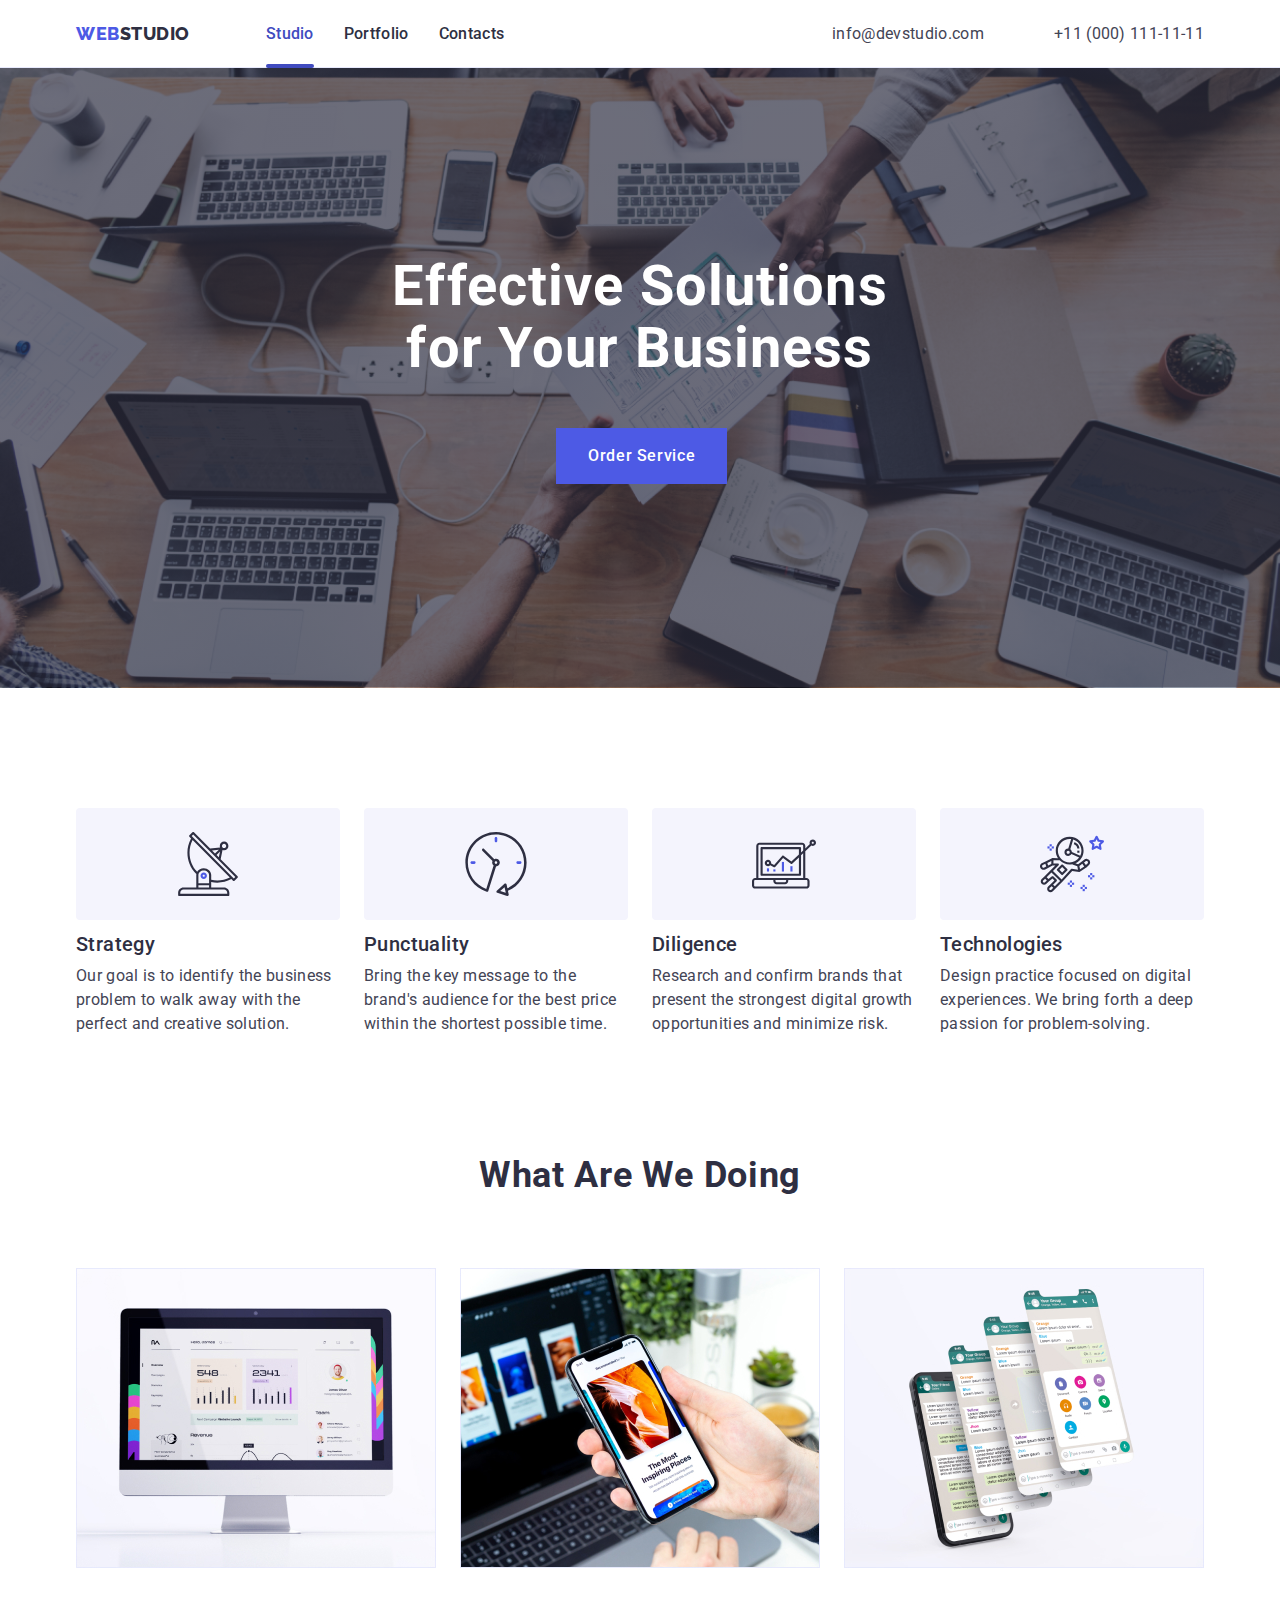
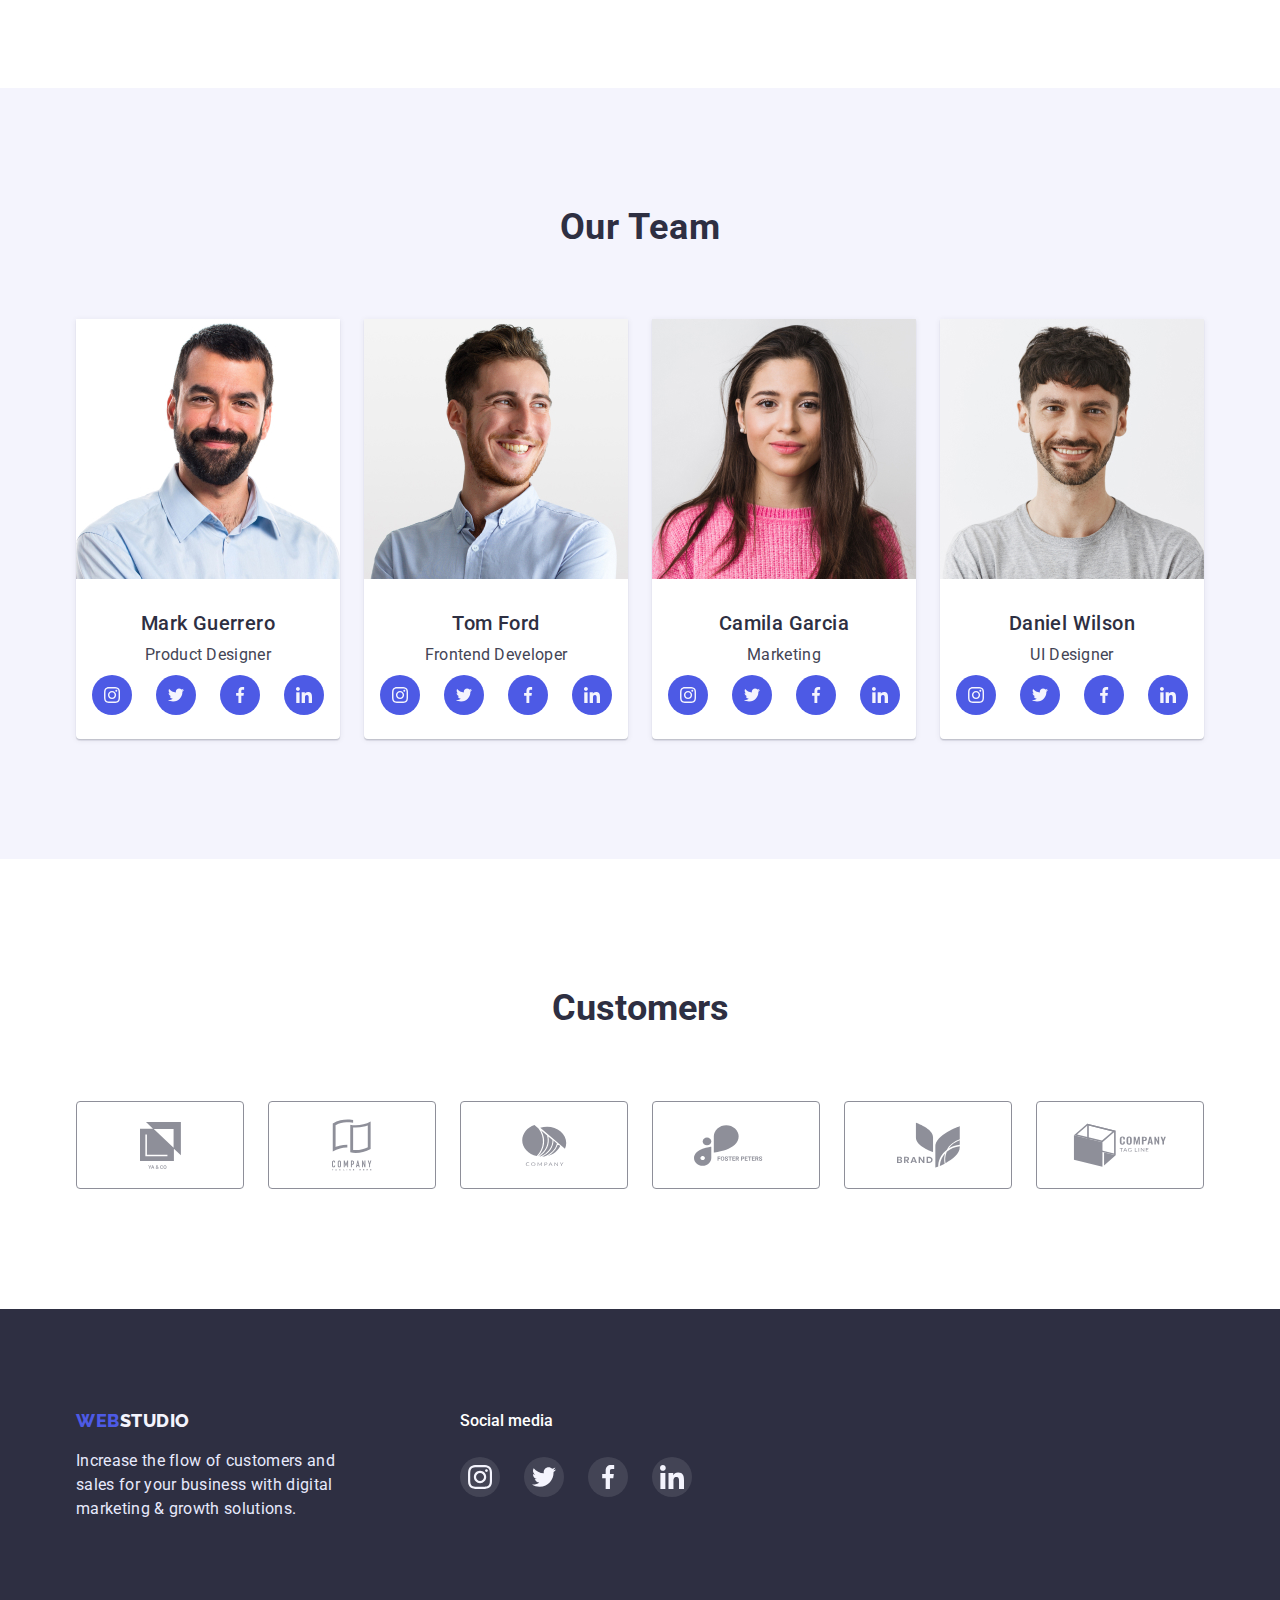
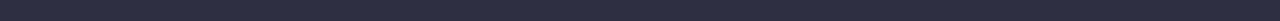
==== index.html @ 6e2a7944 "main" ====
<!DOCTYPE html>
<html lang="en">

<head>
    <meta charset="UTF-8">
    <meta http-equiv="X-UA-Compatible" content="IE=edge">
    <meta name="viewport" content="width=device-width, initial-scale=1.0">
    <title>Document</title>
    <link rel="stylesheet" href="https://cdnjs.cloudflare.com/ajax/libs/modern-normalize/1.1.0/modern-normalize.css"
        integrity="sha512-Y0MM+V6ymRKN2zStTqzQ227DWhhp4Mzdo6gnlRnuaNCbc+YN/ZH0sBCLTM4M0oSy9c9VKiCvd4Jk44aCLrNS5Q=="
        crossorigin="anonymous" referrerpolicy="no-referrer" />
    <link rel="preconnect" href="https://fonts.googleapis.com">
    <link rel="preconnect" href="https://fonts.gstatic.com" crossorigin>
    <link href="https://fonts.googleapis.com/css2?family=Raleway:wght@800&family=Roboto:wght@400;500;700&display=swap"
        rel="stylesheet">
    <link rel="stylesheet" href="./css/style.css">
</head>

<body>

    <div class="bd-modal is-hidden" data-modal>
        <div class="modal">
            <button class="hero-btn-modal" type="button" data-modal-close>
                <svg class="hero-modal-svg" width="8" height="8">
                    <use class="hero-modal-svg" href="./images/close.svg#close"></use>
                </svg>
            </button>
        </div>
    </div>

    <header class="head">
        <div class="conteiner">
            <div class="head-flex">
                <nav class="nav-flex">
                    <a class="logo" href="./index.html">Web<span class="logo-second">Studio</span></a>
                    <ul class="head-navigation-list">
                        <li class="head-navigation">
                            <a class="head-navigation-list-link active" href="index.html">Studio</a>
                        </li>
                        <li class="head-navigation">
                            <a class="head-navigation-list-link" href="portfolio.html">Portfolio</a>
                        </li>
                        <li class="head-navigation">
                            <a class="head-navigation-list-link" href="">Contacts</a>
                        </li>

                    </ul>
                </nav>

                <address class="contacts">
                    <ul class="contacts-list">
                        <li class="contacts-mail">
                            <a class="contacts-mail-link link" href="mailto:info@devstudio.com">info@devstudio.com</a>
                        </li>
                        <li class="contacts-tel">
                            <a class="contacts-tel-link link" href="tel:+110001111111">+11 (000) 111-11-11</a>
                        </li>
                    </ul>
                </address>
            </div>
        </div>
    </header>

    <main>


        <section class="hero section">
            <div class="conteiner">
                <h1 class="hero-header">Effective Solutions for Your Business</h1>
                <button class="hero-btn" type="button" data-modal-open>Order Service</button>
            </div>
        </section>

        <section class="about">
            <div class="conteiner">
                <h2 class="about-header">peculiarities</h2>
                <ul class="about-list-flex">
                    <li class="about-list">
                        <svg class="about-svg">
                            <use href="./images/symbol-defs.svg#icon-about-bg">
                            </use>
                        </svg>
                        <h3 class="about-list-header">Strategy</h3>
                        <p class="about-list-text">Our goal is to identify the business problem to walk away with the
                            perfect
                            and creative solution.</p>
                    </li>
                    <li class="about-list">
                        <svg class="about-svg">
                            <use href="./images/symbol-defs.svg#icon-about-bg-3">
                            </use>
                        </svg>
                        <h3 class="about-list-header">Punctuality</h3>
                        <p class="about-list-text">Bring the key message to the brand's audience for the best price
                            within
                            the
                            shortest possible time.</p>
                    </li>
                    <li class="about-list">
                        <svg class="about-svg">
                            <use href="./images/symbol-defs.svg#icon-about-bg-2">
                            </use>
                        </svg>
                        <h3 class="about-list-header">Diligence</h3>
                        <p class="about-list-text">Research and confirm brands that present the strongest digital growth
                            opportunities and minimize risk.</p>
                    </li>
                    <li class="about-list">
                        <svg class="about-svg">
                            <use href="./images/symbol-defs.svg#icon-about-bg-1">
                            </use>
                        </svg>
                        <h3 class="about-list-header">Technologies</h3>
                        <p class="about-list-text">Design practice focused on digital experiences. We bring forth a deep
                            passion
                            for problem-solving.</p>
                    </li>
                </ul>
            </div>
        </section>


        <section class="product">
            <div class="conteiner">
                <h2 class="product-header">What are we doing</h2>
                <ul class="product-list">
                    <li>
                        <img class="product-content-img" src="./images/img1.jpg" alt="Portfolio" width="360"
                            height="300">
                    </li>
                    <li>
                        <img class="product-content-img" src="./images/img2.jpg" alt="Message" width="360" height="300">
                    </li>
                    <li>
                        <img class="product-content-img" src="./images/img3.jpg" alt="Article" width="360" height="300">
                    </li>
                </ul>
            </div>
        </section>


        <section class="teamcart">
            <div class="conteiner">
                <h2 class="teamcart-header">Our Team</h2>
                <ul class="teamcart-list">
                    <li class="teamcart-content">
                        <img class="teamcart-content-img" src="./images/img4.jpg" alt="Mark Guerrero" width="264"
                            height="260">
                        <h3 class="teamcart-content-subtitle">Mark Guerrero</h3>
                        <p class="teamcart-content-text">Product Designer</p>
                        <ul class="teamcart-svg">
                            <li class="teamcart-svg-list">
                                <a href="" class="teamcart-svg-link">
                                    <svg class="teamcart-svg-content" width="16" height="16">
                                        <use href="./images/teamcart.svg#icon-instsgram"></use>
                                    </svg>
                                </a>
                            </li>


                            <li class="teamcart-svg-list">
                                <a href="" class="teamcart-svg-link">
                                    <svg class="teamcart-svg-content" width="16" height="16">
                                        <use href="./images/teamcart.svg#icon-twiter"></use>
                                    </svg>
                                </a>
                            </li>

                            <li class="teamcart-svg-list">
                                <a href="" class="teamcart-svg-link">
                                    <svg class="teamcart-svg-content" width="16" height="16">
                                        <use href="./images/teamcart.svg#icon-facebook"></use>
                                    </svg>
                                </a>
                            </li>


                            <li class="teamcart-svg-list">
                                <a href="" class="teamcart-svg-link">
                                    <svg class="teamcart-svg-content" width="16" height="16">
                                        <use href="./images/teamcart.svg#icon-linkid"></use>
                                    </svg>
                                </a>
                            </li>

                        </ul>
                    </li>
                    <li class="teamcart-content">
                        <img class="teamcart-content-img" src="./images/img5.jpg" alt="Tom Ford" width="264"
                            height="260">
                        <h3 class="teamcart-content-subtitle">Tom Ford</h3>
                        <p class="teamcart-content-text">Frontend Developer</p>
                        <ul class="teamcart-svg">

                            <li class="teamcart-svg-list">
                                <a href="" class="teamcart-svg-link">
                                    <svg class="teamcart-svg-content" width="16" height="16">
                                        <use href="./images/teamcart.svg#icon-instsgram"></use>
                                    </svg>
                                </a>
                            </li>


                            <li class="teamcart-svg-list">
                                <a href="" class="teamcart-svg-link">
                                    <svg class="teamcart-svg-content" width="16" height="16">
                                        <use href="./images/teamcart.svg#icon-twiter"></use>
                                    </svg>
                                </a>
                            </li>


                            <li class="teamcart-svg-list">
                                <a href="" class="teamcart-svg-link">
                                    <svg class="teamcart-svg-content" width="16" height="16">
                                        <use href="./images/teamcart.svg#icon-facebook"></use>
                                    </svg>
                                </a>
                            </li>


                            <li class="teamcart-svg-list">
                                <a href="" class="teamcart-svg-link">
                                    <svg class="teamcart-svg-content" width="16" height="16">
                                        <use href="./images/teamcart.svg#icon-linkid"></use>
                                    </svg>
                                </a>
                            </li>
                            </a>
                        </ul>
                    </li>
                    <li class="teamcart-content">
                        <img class="teamcart-content-img" src="./images/img6.jpg" alt="Camila Garcia" width="264"
                            height="260">
                        <h3 class="teamcart-content-subtitle">Camila Garcia</h3>
                        <p class="teamcart-content-text">Marketing</p>
                        <ul class="teamcart-svg">

                            <li class="teamcart-svg-list">
                                <a href="" class="teamcart-svg-link">
                                    <svg class="teamcart-svg-content" width="16" height="16">
                                        <use href="./images/teamcart.svg#icon-instsgram"></use>
                                    </svg>
                                </a>
                            </li>


                            <li class="teamcart-svg-list">
                                <a href="" class="teamcart-svg-link">
                                    <svg class="teamcart-svg-content" width="16" height="16">
                                        <use href="./images/teamcart.svg#icon-twiter"></use>
                                    </svg>
                                </a>
                            </li>


                            <li class="teamcart-svg-list">
                                <a href="" class="teamcart-svg-link">
                                    <svg class="teamcart-svg-content" width="16" height="16">
                                        <use href="./images/teamcart.svg#icon-facebook"></use>
                                    </svg>
                                </a>
                            </li>


                            <li class="teamcart-svg-list">
                                <a href="" class="teamcart-svg-link">
                                    <svg class="teamcart-svg-content" width="16" height="16">
                                        <use href="./images/teamcart.svg#icon-linkid"></use>
                                    </svg>
                                </a>
                            </li>

                        </ul>
                    </li>
                    <li class="teamcart-content">
                        <img class="teamcart-content-img" src="./images/img7.jpg" alt="Daniel Wilson" width="264"
                            height="260">
                        <h3 class="teamcart-content-subtitle">Daniel Wilson</h3>
                        <p class="teamcart-content-text">UI Designer</p>
                        <ul class="teamcart-svg">

                            <li class="teamcart-svg-list">
                                <a href="" class="teamcart-svg-link">
                                    <svg class="teamcart-svg-content" width="16" height="16">
                                        <use href="./images/teamcart.svg#icon-instsgram"></use>
                                    </svg>
                                </a>
                            </li>


                            <li class="teamcart-svg-list">
                                <a href="" class="teamcart-svg-link">
                                    <svg class="teamcart-svg-content" width="16" height="16">
                                        <use href="./images/teamcart.svg#icon-twiter"></use>
                                    </svg>
                                </a>
                            </li>


                            <li class="teamcart-svg-list">
                                <a href="" class="teamcart-svg-link">
                                    <svg class="teamcart-svg-content" width="16" height="16">
                                        <use href="./images/teamcart.svg#icon-facebook"></use>
                                    </svg>
                                </a>
                            </li>


                            <li class="teamcart-svg-list">
                                <a href="" class="teamcart-svg-link">
                                    <svg class="teamcart-svg-content" width="16" height="16">
                                        <use href="./images/teamcart.svg#icon-linkid"></use>
                                    </svg>
                                </a>
                            </li>

                        </ul>
                    </li>
                </ul>
            </div>
        </section>

        <section class="custom">
            <div class="conteiner">
                <h2 class="custom-title">Customers</h2>
                <ul class="custom-list">
                    <li>
                        <a href="#" class="custom-content">
                            <svg class="custom-svg" width="41" height="46.97">
                                <use href="./images/grup.svg#icon-group"></use>
                            </svg>
                        </a>
                    </li>
                    <li>
                        <a href="#" class="custom-content">
                            <svg class="custom-svg" width="40" height="56">
                                <use href="./images/grup.svg#icon-group-1"></use>
                            </svg>
                        </a>
                    </li>
                    <li>
                        <a href="#" class="custom-content">
                            <svg class="custom-svg" width="84" height="41">
                                <use href="./images/grup.svg#icon-group-2"></use>
                            </svg>
                        </a>
                    </li>
                    <li>
                        <a href="#" class="custom-content">
                            <svg class="custom-svg" width="84" height="41">
                                <use href="./images/grup.svg#icon-group-3"></use>
                            </svg>
                        </a>
                    </li>
                    <li>
                        <a href="#" class="custom-content">
                            <svg class="custom-svg" width="63" height="56">
                                <use href="./images/grup.svg#icon-group-4"></use>
                            </svg>
                        </a>
                    </li>
                    <li>
                        <a href="#" class="custom-content">
                            <svg class="custom-svg" width="94" height="44">
                                <use href="./images/grup.svg#icon-group-5"></use>
                            </svg>
                        </a>
                    </li>
                </ul>
            </div>
        </section>


    </main>

    <footer class="ftr">
        <div class="conteiner">

            <div class="ftr-content">

                <div class="ftr-flex">
                    <a class="logo" href="./index.html">Web<span class="logo-second">Studio</span></a>
                    <p class="ftr-text">Increase the flow of customers and sales for your business with digital
                        marketing &
                        growth
                        solutions.</p>
                </div>

                <section class="ftr-soc">
                    <h2 class="ftr-title">Social media</h2>
                    <ul class="teamcart-svg">

                        <li class="ftr-svg-list">
                            <a href="" class="ftr-svg-link">
                                <svg class="ftr-svg-content" width="24" height="24">
                                    <use href="./images/teamcart.svg#icon-instsgram"></use>
                                </svg>
                            </a>
                        </li>


                        <li class="ftr-svg-list">
                            <a href="" class="ftr-svg-link">
                                <svg class="ftr-svg-content" width="24" height="24">
                                    <use href="./images/teamcart.svg#icon-twiter"></use>
                                </svg>
                            </a>
                        </li>


                        <li class="ftr-svg-list">
                            <a href="" class="ftr-svg-link">
                                <svg class="ftr-svg-content" width="24" height="24">
                                    <use href="./images/teamcart.svg#icon-facebook"></use>
                                </svg>
                            </a>
                        </li>


                        <li class="ftr-svg-list">
                            <a href="" class="ftr-svg-link">
                                <svg class="ftr-svg-content" width="24" height="24">
                                    <use href="./images/teamcart.svg#icon-linkid"></use>
                                </svg>
                            </a>
                        </li>

                    </ul>
                </section>
            </div>
        </div>
    </footer>



    <script src="./js/modal.js"></script>

</body>

</html>
---- css/style.css ----
/*--------------GLOBAL STILE----------------*/

ul li {
  list-style: none;
  margin: 0;
  padding: 0;
}

a {
  text-decoration: none;
}

button {
  cursor: pointer;
}

button::-moz-focus-inner {
  padding: 0;
  border: 0;
}

h1,
h2,
h3,
p {
  margin: 0;
  padding: 0;
}

img {
  display: block;
  width: 100%;
  height: auto;
}




:root {
  --iris: #4D5AE5;
  --ocean: #404BBF;
  --navi-blue: #2E2F42;
  --green: #31D0AA;
  --slate: #434455;
  --ligth-slate: #8E8F99;
  --cornflower: #E7E9FC;
  --cloude: #F4F4FD;
  --write-title: #FFFFFF;
  --grey: rgba(46, 47, 66, 0.7);
  --mp-defolt: 120px;
}

body {
  font-family: 'Roboto', sans-serif;
  color: var(--navi-blue);
  background-color: var(--write-title);

}

.section {
  max-width: 1440px;
  margin: 0 auto;
}

.link {
  font-family: 'Roboto', sans-serif;
  font-style: normal;
  font-size: 16px;
  line-height: 1.5;
  letter-spacing: 0.02em;
  transition: color 0.25s cubic-bezier(0.4, 0, 0.2, 1);

}


.conteiner {
  width: 1158px;
  /* outline: 3px solid red;   */
  margin: 0 auto;
  padding-left: 15px;
  padding-right: 15px;
}

/*-----------------HEDER-----------------*/
.nav-flex {
  display: flex;
  align-items: center;
}


.head {
  border-bottom: 1px solid var(--cornflower);
}

.head-navigation {}



.logo {
  font-family: 'Raleway', sans-serif;
  font-weight: 800;
  font-size: 18px;
  line-height: 1.3;
  letter-spacing: 0.03em;
  text-transform: uppercase;
  color: var(--iris);
  padding-top: 22px;
  padding-bottom: 22px;
}

.logo-second {
  color: var(--navi-blue);

}

.head-flex {
  display: flex;
  align-items: center
}


.head-navigation-list {
  display: flex;
  gap: 30px;
  padding: 0;
  margin-left: 76px;
}

.head-navigation-list-link {
  padding-top: 24px;
  padding-bottom: 24px;
  font-weight: 500;
  line-height: 1.5;
  letter-spacing: 0.02em;
  color: var(--navi-blue);
  transition: color 0.25s cubic-bezier(0.4, 0, 0.2, 1);
  position: relative;

}

.head-navigation-list-link:is(:active, :hover, :focus) {
  color: var(--ocean);
}

.contacts {
  display: flex;
  gap: 40px;
  margin-left: auto;

}

.contacts-list {
  padding: 0;
  display: flex;
  margin-left: auto;

}

.contacts-mail {
  margin-right: 70px;
  transition: color 0.25s cubic-bezier(0.4, 0, 0.2, 1);
}

.contacts-mail-link {
  color: var(--slate);
  padding-top: 24px;
  padding-bottom: 24px;
}

.contacts-mail-link:hover,
.contacts-mail-link:focus {
  color: var(--ocean);

}

.contacts-tel-link {
  color: var(--slate);
  padding-top: 24px;
  padding-bottom: 24px;
  transition: color 0.25s cubic-bezier(0.4, 0, 0.2, 1);
}

.contacts-tel-link:hover,
.contacts-tel-link:focus {
  color: var(--ocean);
}

.active::after {
  content: '';
  display: block;
  width: 100%;
  height: 4px;
  background: #404BBF;
  border-radius: 2px;
  position: absolute;
  top: calc(100% - 3px);
  left: 0;

}

.active.head-navigation-list-link {
  color: var(--ocean);

}





/*------------------HERO-------------------*/

.hero {
  padding-bottom: 204px;
  padding-top: 188px;
  background-color: var(--navi-blue);
  ;
  background-image: linear-gradient(rgba(46, 47, 66, 0.7), rgba(46, 47, 66, 0.7)), url(../images/hero-bg.png);
  background-position: center;
  background-repeat: no-repeat;
  background-size: cover;

}

.hero-header {
  text-align: center;
  width: 496px;
  font-weight: 700;
  font-size: 56px;
  line-height: 1.1;
  letter-spacing: 0.02em;
  color: var(--write-title);
  margin: 0 auto;

}

.hero-btn {
  background-color: var(--iris);
  font-family: 'Roboto', sans-serif;
  font-weight: 500;
  line-height: 1.5;
  letter-spacing: 0.04em;
  color: var(--write-title);
  padding: 16px 32px;
  border: 0;
  margin-top: 48px;
  margin-left: 480px;
  transition: color 0.25s cubic-bezier(0.4, 0, 0.2, 1), background-color 0.25s cubic-bezier(0.4, 0, 0.2, 1);
}

.hero-btn:hover,
.hero-btn:focus {
  background: var(--ocean);

}

.hero-btn-modal {
  border-radius: 50%;
  padding: 8px;
  background-color: #E7E9FC;
  border: 1px solid rgba(0, 0, 0, 0.1);
}

.hero-btn-modal {
  display: block;
  margin-left: 360px;
  margin-top: 24px;
  padding: 8px;
  transition: background-color 0.25s cubic-bezier(0.4, 0, 0.2, 1), fill 0.25s cubic-bezier(0.4, 0, 0.2, 1);
}

.hero-btn-modal:hover {
  background-color: var(--ocean);
  fill: #FFFFFF;
  display: flex;
  align-items: center;
  justify-content: center;
}

.bd-modal {
  top: 0;
  left: 0;
  width: 100%;
  height: 100%;
  position: fixed;
  background-image: linear-gradient(rgba(46, 47, 66, 0.4), rgba(46, 47, 66, 0.4));
  transition: opacity 250ms cubic-bezier(0.4, 0, 0.2, 1), visibility 250ms cubic-bezier(0.4, 0, 0.2, 1);

}

.is-hidden {
  visibility: hidden;
  pointer-events: none;
  opacity: 0;
}

.modal {
  position: fixed;
  top: 50%;
  left: 50%;
  transform: translate(-50%, -50%) scale(1);
  transition: transform 0.25s cubic-bezier(0.4, 0, 0.2, 1), opacity 250ms cubic-bezier(0.4, 0, 0.2, 1);
  min-width: 408px;
  min-height: 576px;
  background-color: #FFFFFF;
  opacity: 1;
  border-radius: 4px;
  box-shadow: 0px 1px 1px rgba(0, 0, 0, 0.14),
    0px 1px 3px rgba(0, 0, 0, 0.12),
    0px 2px 1px rgba(0, 0, 0, 0.2);
}

.bd-modal.is-hidden .modal {
  transform: translate(-50%, -50%) scale(0);
}

.hero-modal-svg {
  display: block;
}




/*-----------------ABOUT------------------*/

.about {
  padding-top: 120px;


}

.about-header {
  position: absolute;
  width: 1px;
  height: 1px;
  margin: -1px;
  border: 0;
  padding: 0;
  white-space: nowrap;
  clip-path: inset(100%);
  clip: rect(0 0 0 0);
  overflow: hidden;
}


.about-list-flex {
  display: flex;
  gap: 24px;
  margin-top: 0;
  margin-bottom: 0;
  padding: 0;
}

.about-list {
  max-width: 264px;
  text-decoration: none;
}

.about-svg {
  display: inline-block;
  padding: 24px 0;
  margin-bottom: 8px;
  width: 264px;
  height: 112px;

  background-color: var(--cloude);
  border-radius: 4px;
}

.about-list-header {
  font-weight: 500;
  font-size: 20px;
  line-height: 1.2;
  letter-spacing: 0.02em;
}

.about-list-text {
  font-size: 16px;
  line-height: 1.5;
  letter-spacing: 0.02em;
  color: var(--slate);
  margin-top: 8px;
}

/*-------------PRODUCT-------------*/
.product {
  padding-top: var(--mp-defolt);
  padding-bottom: 120px;
}

.product-list {
  padding: 0;
  display: flex;
  gap: 24px;
  justify-content: center;
  flex-wrap: wrap;
  margin: 0;


}

.product-header {

  font-weight: 700;
  font-size: 36px;
  line-height: 1.1;
  letter-spacing: 0.02em;
  text-transform: capitalize;
  text-align: center;
  margin-bottom: 72px;

}

/*---------------TEAMCART----------------*/

.teamcart {
  background: var(--cloude);
  padding-top: var(--mp-defolt);
  padding-bottom: var(--mp-defolt);
}

.teamcart-list {
  margin: 0;
  padding: 0;
  margin-top: 72px;
  display: flex;
  gap: 24px;
  justify-content: center;
  flex-wrap: wrap;
}

.teamcart-header {
  font-weight: 700;
  font-size: 36px;
  line-height: 1.1;
  letter-spacing: 0.02em;
  text-transform: capitalize;
  text-align: center;
}

.teamcart-content {
  border-radius: 0px 0px 4px 4px;
  background-color: var(--write-title);
  box-shadow: 0px 1px 6px rgba(46, 47, 66, 0.08), 0px 1px 1px rgba(46, 47, 66, 0.16), 0px 2px 1px rgba(46, 47, 66, 0.08);
  width: 264px;
  text-align: center;
}

.teamcart-content-subtitle {
  font-weight: 500;
  font-size: 20px;
  line-height: 1.2;
  letter-spacing: 0.02em;
  margin-top: 32px;
}

.teamcart-content-text {
  font-size: 16px;
  line-height: 1.5;
  letter-spacing: 0.02em;
  color: var(--slate);
  margin-top: 8px;
}

.teamcart-svg {
  padding: 0;
  padding-top: 8px;
  margin: 0;
  display: flex;
  justify-content: center;
  gap: 24px;
  padding-bottom: 24px;
}

.teamcart-svg-link {
  width: 40px;
  height: 40px;
  border-radius: 50%;
  background-color: var(--iris);
  display: flex;
  align-items: center;
  justify-content: center;
  transition: background-color 0.25s cubic-bezier(0.4, 0, 0.2, 1), fill 0.25s cubic-bezier(0.4, 0, 0.2, 1);
}



.teamcart-svg-link:hover {
  background-color: var(--ocean);
}


/*-----------------custom---------------*/

.custom {
  padding-top: 130px;
  padding-bottom: 120px;
}


.custom-title {
  font-weight: 700;
  font-size: 36px;
  line-height: 1.11;
  text-align: center;
  margin-bottom: 72px;
}


.custom-list {
  margin: 0;
  padding: 0;
  display: flex;
  justify-content: center;
  gap: 24px;
}

.custom-content {
  display: flex;
  justify-content: center;
  align-items: center;
  border: 1px solid var(--ligth-slate);
  color: var(--ligth-slate);
  border-radius: 4px;
  width: 168px;
  height: 88px;
  padding: 16px 32px;
  transition: border 0.25s cubic-bezier(0.4, 0, 0.2, 1), color 0.25s cubic-bezier(0.4, 0, 0.2, 1);
}

.custom-content:hover {
  border: 1px solid var(--ocean);
  color: var(--ocean);
}

.custom-svg {
  fill: currentColor;
}

/*------------------FOOTER---------------*/

.ftr {
  padding-top: 100px;
  padding-bottom: 100px;
  background-color: var(--navi-blue);
}

.ftr-text {
  font-size: 16px;
  line-height: 1.5;
  letter-spacing: 0.02em;
  color: var(--cornflower);
  width: 264px;
  margin-top: 16px;
}

.ftr span {
  display: inline-block;
  color: var(--cloude);

}

.ftr-title {
  font-weight: 500;
  font-size: 16px;
  line-height: 1.5;
}

.ftr-title {
  font-weight: 500;
  font-size: 16px;
  line-height: 1.5;
  color: var(--write-title);
  margin-bottom: 16px;
}


.ftr-svg-link {
  width: 40px;
  height: 40px;
  border-radius: 50%;
  background-color: rgba(255, 255, 255, 0.1);
  ;
  display: flex;
  align-items: center;
  justify-content: center;
  transition: background-color 0.25s cubic-bezier(0.4, 0, 0.2, 1), fill 0.25s cubic-bezier(0.4, 0, 0.2, 1);
}



.ftr-svg-link:hover {
  background-color: var(--green);
}

.ftr-content {
  display: flex;
}

.ftr-soc {
  margin-left: 120px;
}


/*-------------PORTFOLIO NAV---------------*/
.main-nav {
  padding: 0;
  margin: 0;
  margin-bottom: 72px;
  display: flex;
  justify-content: center;
  gap: 24px;
  ;
}

.main-nav-elment {}

.main-nav-elment-btn {
  font-family: 'Roboto', sans-serif;
  background-color: var(--cloude);
  font-weight: 500;
  line-height: 1.5;
  color: var(--iris);
  padding: 12px 24px;
  border-radius: 4px;
  border: 1px solid var(--cornflower);
  transition: color 0.25s cubic-bezier(0.4, 0, 0.2, 1), background-color 0.25s cubic-bezier(0.4, 0, 0.2, 1), border-color 0.25s cubic-bezier(0.4, 0, 0.2, 1), box-shadow 0.25s cubic-bezier(0.4, 0, 0.2, 1);
}



.main-nav-elment-btn:hover,
.main-nav-elment-btn:focus {
  color: var(--write-title);
  background-color: var(--ocean);
  border-color: var(--ocean);
  box-shadow: 0px 3px 1px rgba(0, 0, 0, 0.1), 0px 2px 1px rgba(0, 0, 0, 0.08), 0px 2px 2px rgba(0, 0, 0, 0.12);

}

/*-------------- PORTFOLIO CONTENT---------------*/
.content {
  padding-top: 96px;
  padding-bottom: 120px;
}

.content-img {
  background-image: linear-gradient(0deg, rgba(77, 90, 229, 0.1), rgba(77, 90, 229, 0.1));
}

.content-border {
  border: 1px solid var(--cornflower);
  border-top: 0;
}

.content-title {
  position: absolute;
  width: 1px;
  height: 1px;
  margin: -1px;
  border: 0;
  padding: 0;
  white-space: nowrap;
  clip-path: inset(100%);
  clip: rect(0 0 0 0);
  overflow: hidden;
}



.content-list {
  padding: 0;
  margin: 0;
  display: flex;
  flex-wrap: wrap;
  justify-content: center;
  row-gap: 48px;
  column-gap: 24px;
  position: relative;
}

.content-subtitle {
  color: var(--navi-blue);
  font-weight: 500;
  font-size: 20px;
  line-height: 1.2;
  letter-spacing: 0.02em;
  padding-top: 32px;
  padding-left: 16px;
}

.content-text {
  color: var(--slate);
  font-size: 16px;
  line-height: 1.2;
  letter-spacing: 0.02em;
  color: var(--slate);
  margin-top: 8px;
  padding-bottom: 32px;
  padding-left: 16px;
}

.content-list-bg {
  position: relative;
  width: 360px;
  height: 300px;
  overflow: hidden;

}


.content-bg-text {
  font-weight: 400;
  font-size: 16px;
  line-height: 1.5;
  max-width: 296px;
  letter-spacing: 0.02em;
  color: var(--cloude);
}

.content-overley {
  position: absolute;
  top: 0;
  left: 0;
  width: 100%;
  height: 100%;
  background-color: #3f51b5;
  transform: translatey(100%);
  opacity: 0;
  transition: transform 0.25s cubic-bezier(0.4, 0, 0.2, 1), opacity 0.25s cubic-bezier(0.4, 0, 0.2, 1);
  padding-left: 32px;
  padding-top: 40px;
}

.content-list-item {
  transition: box-shadow 0.25s cubic-bezier (0.4, 0, 0.2, 1);
}

.content-list-item:hover {
  box-shadow: 0px 1px 6px rgba(46, 47, 66, 0.08), 0px 1px 1px rgba(46, 47, 66, 0.16), 0px 2px 1px rgba(46, 47, 66, 0.08);
}

.content-list-element:hover .content-overley {
  transform: translateY(0);
  opacity: 1;
}
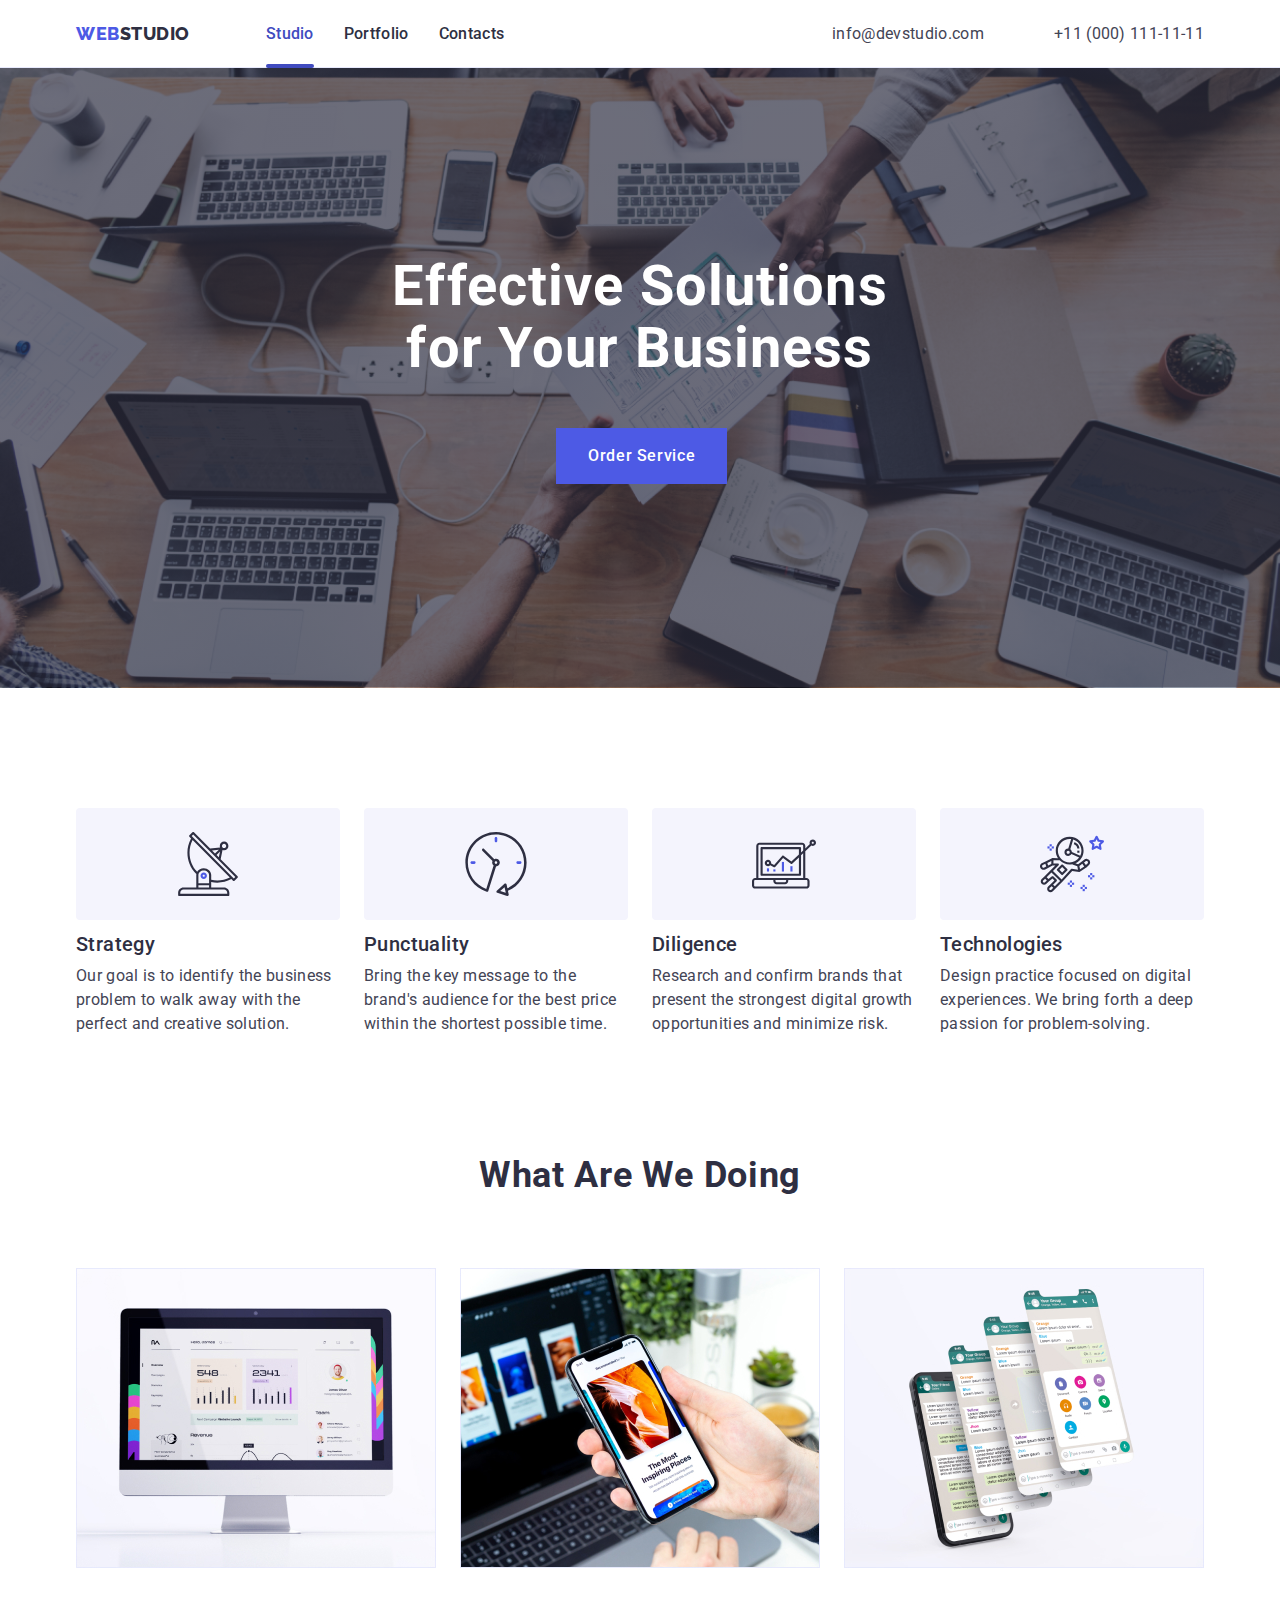
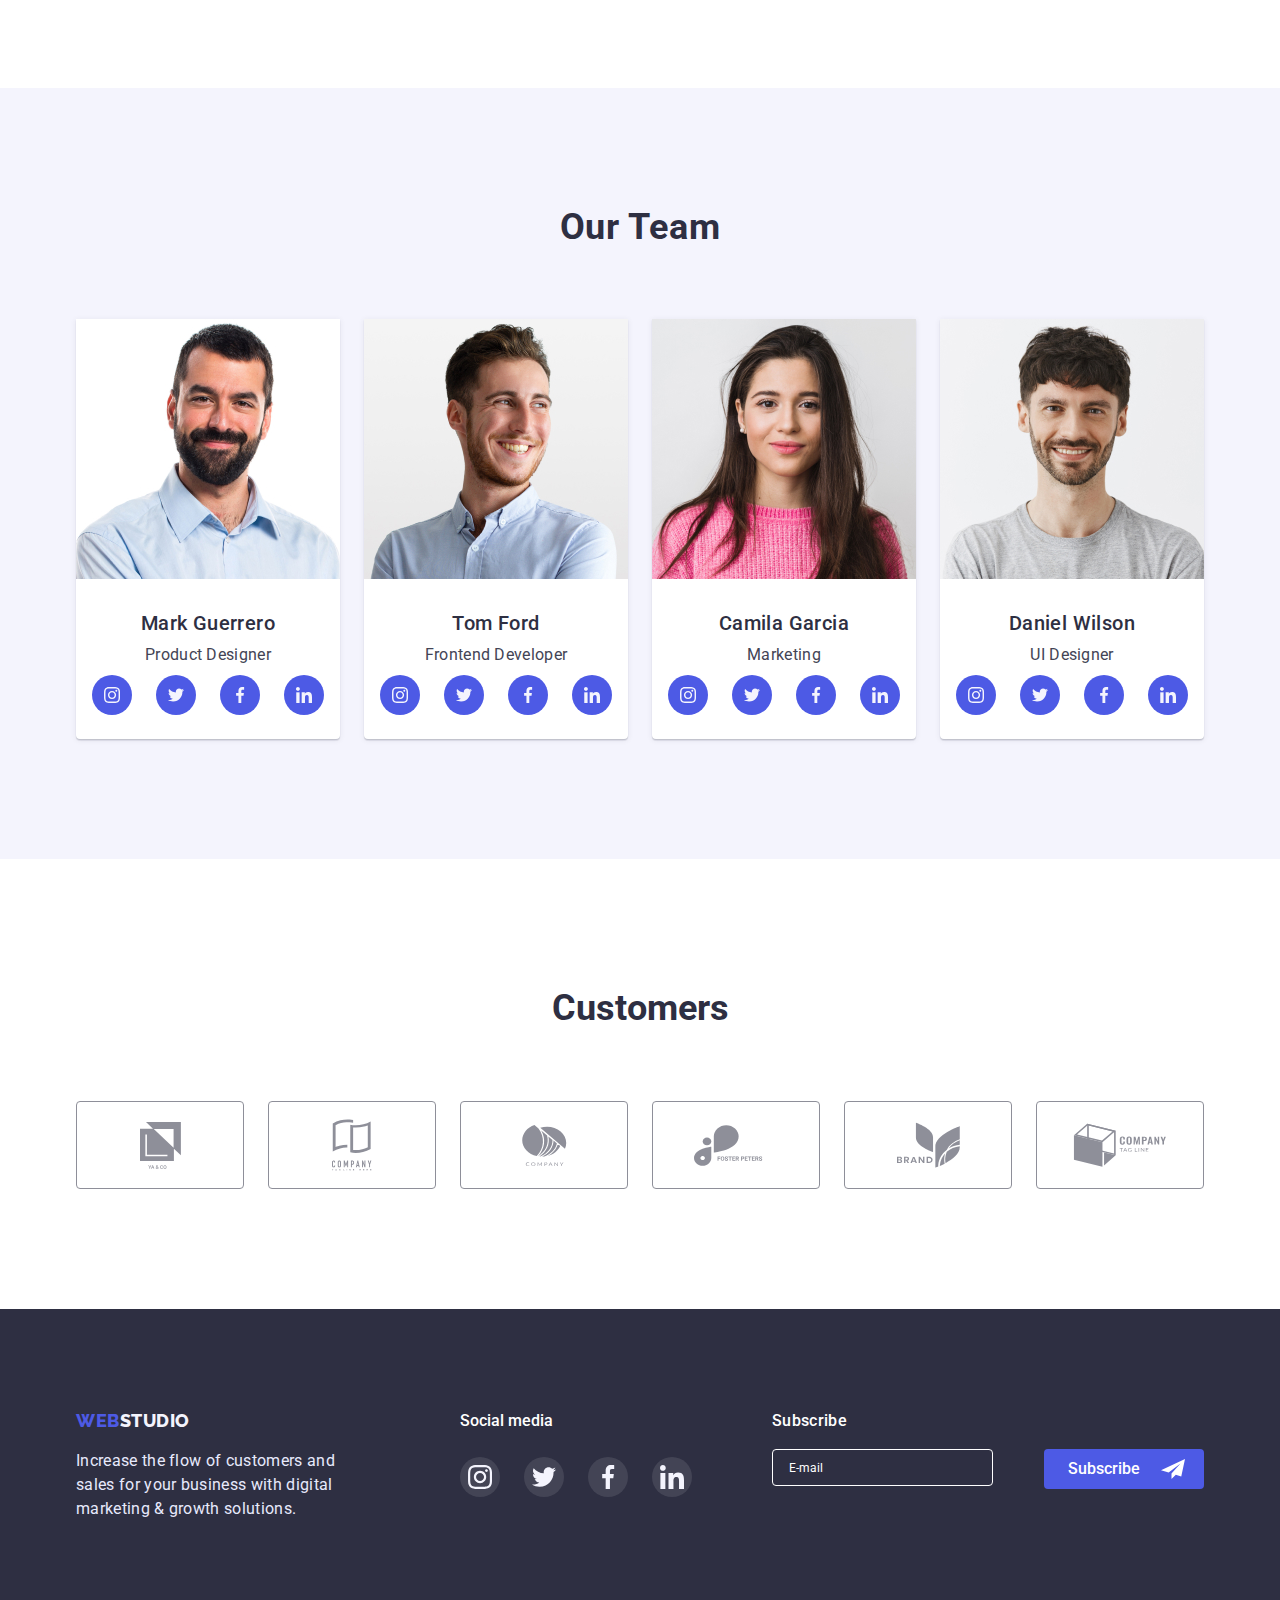
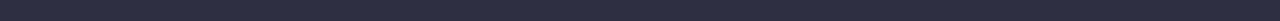
==== commit f2f50aad: "main" ====
--- a/index.html
+++ b/index.html
@@ -17,16 +17,72 @@
 </head>
 
 <body>
-
-    <div class="bd-modal is-hidden" data-modal>
-        <div class="modal">
-            <button class="hero-btn-modal" type="button" data-modal-close>
-                <svg class="hero-modal-svg" width="8" height="8">
-                    <use class="hero-modal-svg" href="./images/close.svg#close"></use>
-                </svg>
-            </button>
-        </div>
+<div class="bd-modal is-hidden" data-modal>
+    <div class="modal">
+        <button class="hero-btn-modal" type="button" data-modal-close>
+            <svg class="hero-modal-svg" width="8" height="8">
+                <use class="hero-modal-svg" href="./images/close.svg#close"></use>
+            </svg>
+        </button>
+        <h2 class="modal-title">Leave your contacts and we will call you back</h2>
+        <form class="modal-form form">
+            <div class="form-conteiner">
+                <label class="form-label ">
+                    <span class="form-label-text ">Name</span>
+                    <div class="form-active">
+                        <input class="form-input of-out" type="text" name="username" required>
+                        <span>
+                            <svg class="form-svg svg" width="18" height="18">
+                                <use href="./images/form.svg#person"></use>
+                            </svg>
+                        </span>
+                    </div>
+                </label>
+            </div>
+            <div class="form-conteiner">
+                <label class="form-label">
+                    <span class="form-label-text">Phone</span>
+                    <div class="form-active">
+                        <input class="form-input of-out" type="tel" name="tel" required>
+                        <span>
+                            <svg class="form-svg " width="18" height="24">
+                                <use href="./images/form.svg#phone"></use>
+                            </svg>
+                        </span>
+                    </div>
+                </label>
+            </div>
+            <div class="form-conteiner">
+                <label class="form-label">
+                    <span class="form-label-text">Email</span>
+                    <div class="form-active">
+                        <input class="form-input of-out" type="email" name="email" required>
+                        <span>
+                            <svg class="form-svg" width="18" height="24">
+                                <use href="./images/form.svg#email"></use>
+                            </svg>
+                        </span>
+                    </div>
+                </label>
+            </div>
+            <div class="form-conteiner">
+                <label class="form-label ">
+                    <span class="form-label-text">Comment</span>
+                    <textarea class="form-feed of-out" name="feedback" placeholder="Text input"></textarea>
+                </label>
+            </div>
+            <div class="form-conteiner">
+                <label class="form-label form-flex">
+                    <input class="form-check  of-out" type="checkbox" name="privacy" value="privacy" />
+                    <span class="form-check-text">I accept the terms and conditions of the <span>
+                        <a class="form-check-link" href="#">Privacy Policy</a></span></span>
+                </label>
+            </div>
+            <button type="submit" class="form-btn">Send</button>
+            
+        </form>
     </div>
+</div>
 
     <header class="head">
         <div class="conteiner">
@@ -428,6 +484,22 @@
 
                     </ul>
                 </section>
+                <div class="ftr-form">
+                    <form>
+                        <h3 class="ftr-form-title">Subscribe</h3>
+                        <div class="ftr-form-flex">
+                        <label >
+                            <input class="ftr-input of-out" type="email" name="email" placeholder="E-mail">
+                        </label>
+                        <div class="ftr-form-btn-conteiner">
+                        <button class="ftr-form-btn" type="submit">Subscribe</button>
+                        <svg class="ftr-form-svg" width="24" height="20">
+                            <use href="./images/form.svg#send"></use>
+                        </svg>
+                        </div>
+                        </div>
+                    </form>
+                </div>
             </div>
         </div>
     </footer>
--- a/css/style.css
+++ b/css/style.css
@@ -600,6 +600,69 @@
   margin-left: 120px;
 }
 
+.ftr-form{
+  margin-left: 80px;
+  width: 453px;
+}
+
+.ftr-form-title{
+  font-weight: 500;
+  font-size: 16px;
+  line-height: 1.5;
+  letter-spacing: 0.02em;
+  color: var(--write-title);
+  margin-bottom: 16px;
+}
+
+.ftr-input{
+  background-color: transparent;
+  border: 1px solid var(--write-title);
+  border-radius: 4px;
+  padding: 8px 0px 8px 16px;
+  width: 100%;
+}
+
+.ftr-form-svg{
+  position: absolute;
+  top: 10px;
+  left: 117px;
+}
+
+.ftr-input::placeholder{
+  font-family: 'Roboto';
+  font-style: normal;
+  font-weight: 400;
+  font-size: 12px;
+  line-height: 2;
+  color: #FFFFFF;
+}
+.ftr-form-btn{
+  font-family: 'Roboto';
+  font-weight: 500;
+  font-size: 16px;
+  line-height: 1.5;
+  background: var(--iris);
+  border-radius: 4px;
+  padding: 8px 64px 8px 24px;
+  border: 1px;
+  border-color: var(--iris);
+  color: var(--write-title);
+  
+  
+}
+.ftr-form-btn-conteiner{
+  position: relative;
+}
+
+
+
+.ftr-form-flex{
+  gap: 24px;
+  display: flex;
+  justify-content: space-between;
+}
+
+
 
 /*-------------PORTFOLIO NAV---------------*/
 .main-nav {
@@ -612,7 +675,6 @@
   ;
 }
 
-.main-nav-elment {}
 
 .main-nav-elment-btn {
   font-family: 'Roboto', sans-serif;
@@ -742,4 +804,141 @@
 .content-list-element:hover .content-overley {
   transform: translateY(0);
   opacity: 1;
+}
+
+/*--------------------------Form--------------------------*/
+
+.modal-title{
+  font-weight: 500;
+  font-size: 16px;
+  line-height: 1.5;
+  text-align: center;
+  letter-spacing: 0.02em;
+  color: var(--navi-blue);
+  margin-top: 24px;
+}
+
+.form-label{
+  display: block;
+  font-family: 'Roboto';
+  font-weight: 400;
+  font-size: 12px;
+  line-height: 1.17;
+  letter-spacing: 0.04em;
+  color: var(--ligth-slate);
+  position: relative;
+}
+
+.form-input{
+  display: block;
+  width: 100%;
+  height: 40px;
+  border-radius: 4px;
+  background-color: #FCFCFC;
+  border: 1px solid #2E2F42;
+  padding-left: 38px;
+  transition: border-color 0.25s cubic-bezier(0.4, 0, 0.2, 1);
+}
+.form-input:is(:hover, :focus) + .form-svg{
+  fill: var(--iris);
+}
+
+.form-input:is(:hover, :focus){
+  border-color: var(--iris);
+}
+
+.form{
+  padding: 16px 24px 24px 24px;
+  background-color: #FCFCFC;
+}
+
+.form-conteiner{
+  margin-bottom: 8px;
+}
+
+.form-feed{
+  resize: none;
+  display: block;
+  width: 100%;
+  min-height: 120px;
+  border: 1px solid #2E2F42;
+  border-radius: 4px;
+  transition: border-color 0.25s cubic-bezier(0.4, 0, 0.2, 1);
+  padding: 8px 16px;
+
+}
+
+.form-active{
+transition: fill 0.25s cubic-bezier(0.4, 0, 0.2, 1);
+}
+
+.form-active:is(:hover,:focus){
+  fill: var(--iris);
+}
+
+.form-feed:is(:hover, :focus){
+  border-color: var(--iris);
+}
+
+.form-btn{
+  display: block;
+  width: 169px;
+  margin: 0 auto;
+  background-color: var(--iris);
+  font-family: 'Roboto', sans-serif;
+  font-weight: 500;
+  line-height: 1.5;
+  letter-spacing: 0.04em;
+  color: var(--write-title);
+  padding: 16px 32px;
+  border-radius: 4px;
+  transition: color 0.25s cubic-bezier(0.4, 0, 0.2, 1), background-color 0.25s cubic-bezier(0.4, 0, 0.2, 1);
+  border: 1px solid #FCFCFC;
+  margin-top: 24px;
+}
+
+.form-btn:is(:hover,:focus){
+  background: var(--ocean);
+}
+
+.form-check-text{
+  margin-left: 8px;
+}
+
+
+.form-check{
+  display: inline-block;
+  width: 16px;
+  height: 16px;
+  border: 1px solid var(--navi-blue);
+  border-radius: 2px;
+}
+
+.of-out{
+  outline: transparent;
+  
+}
+
+.form-label-text{
+  display: block;
+  margin-bottom: 4px;
+}
+
+.form-flex{
+  display: flex;
+  align-items: center;
+  margin-top: 16px;
+}
+.form-check-link{
+  text-decoration:underline;
+}
+
+.form-svg{
+  position: absolute;
+  top: 26px;
+  left: 16px;
+}
+
+.svg{
+top: 29px;
 }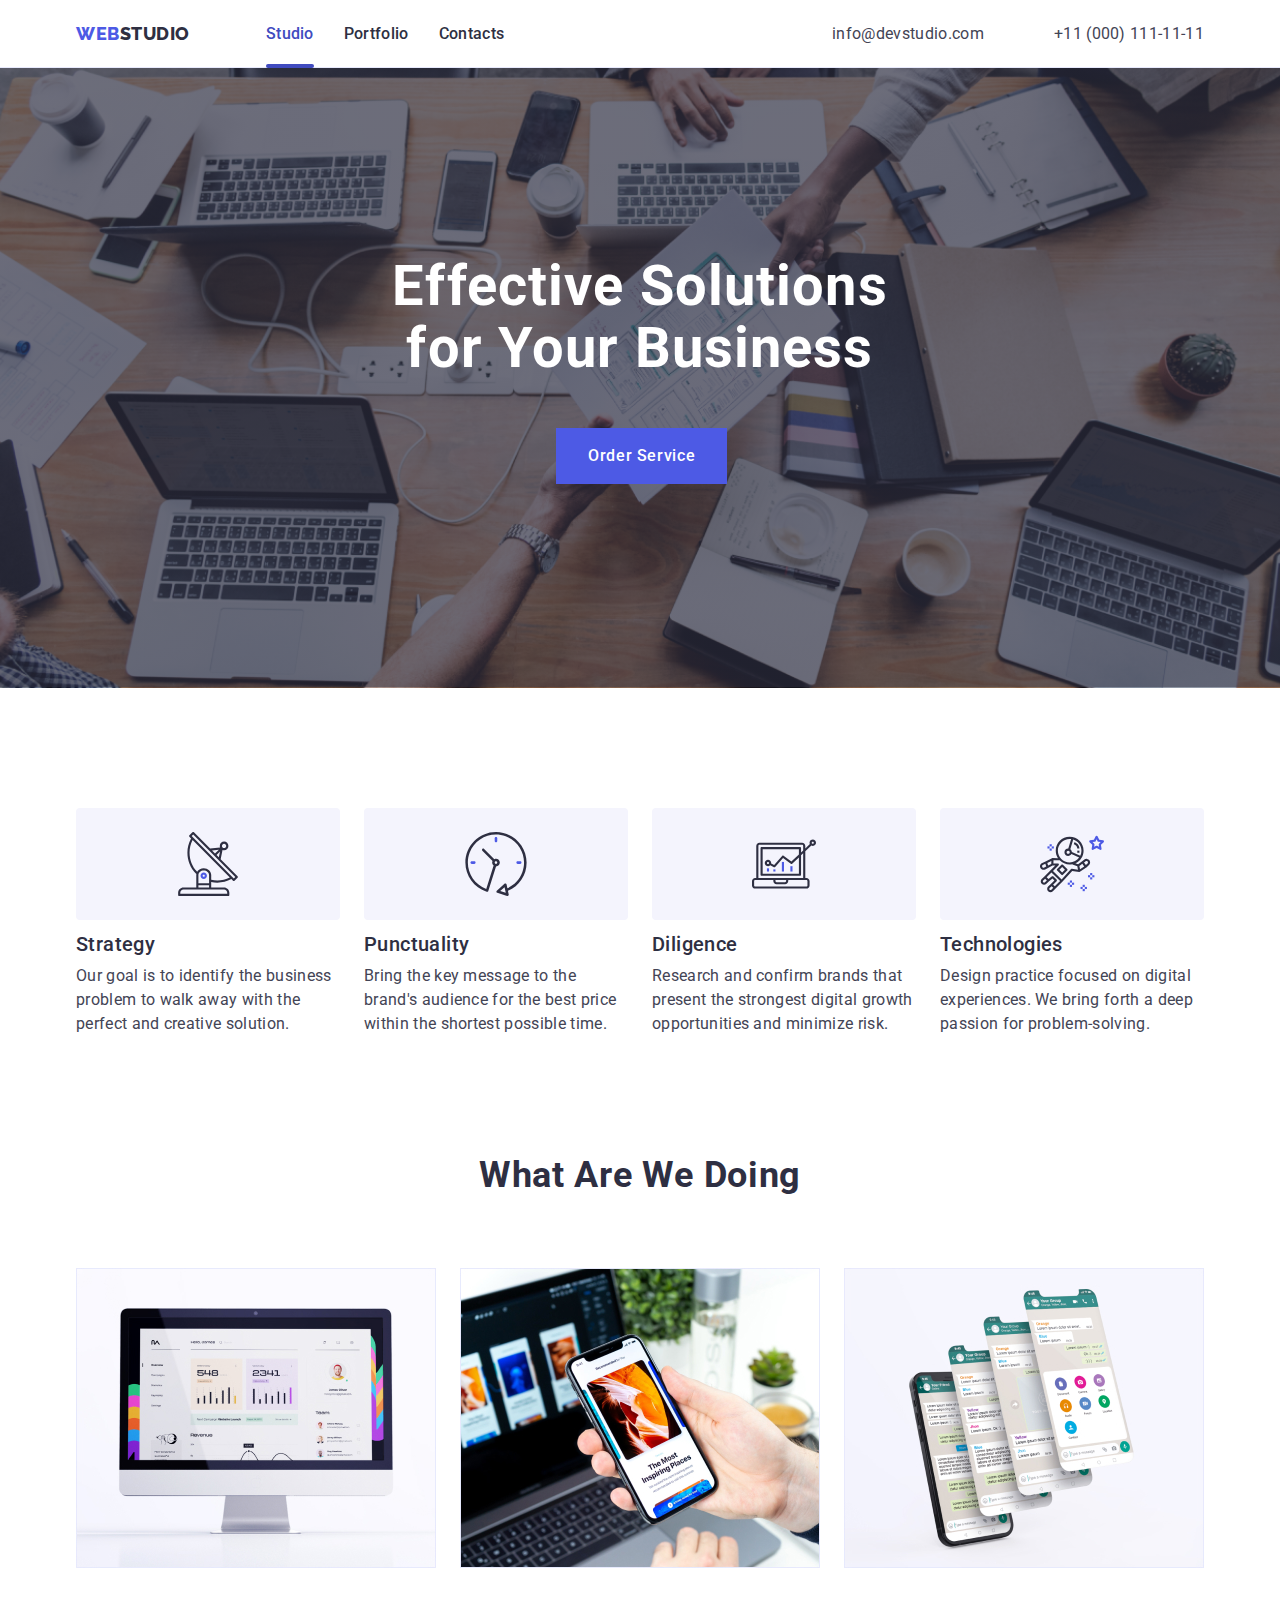
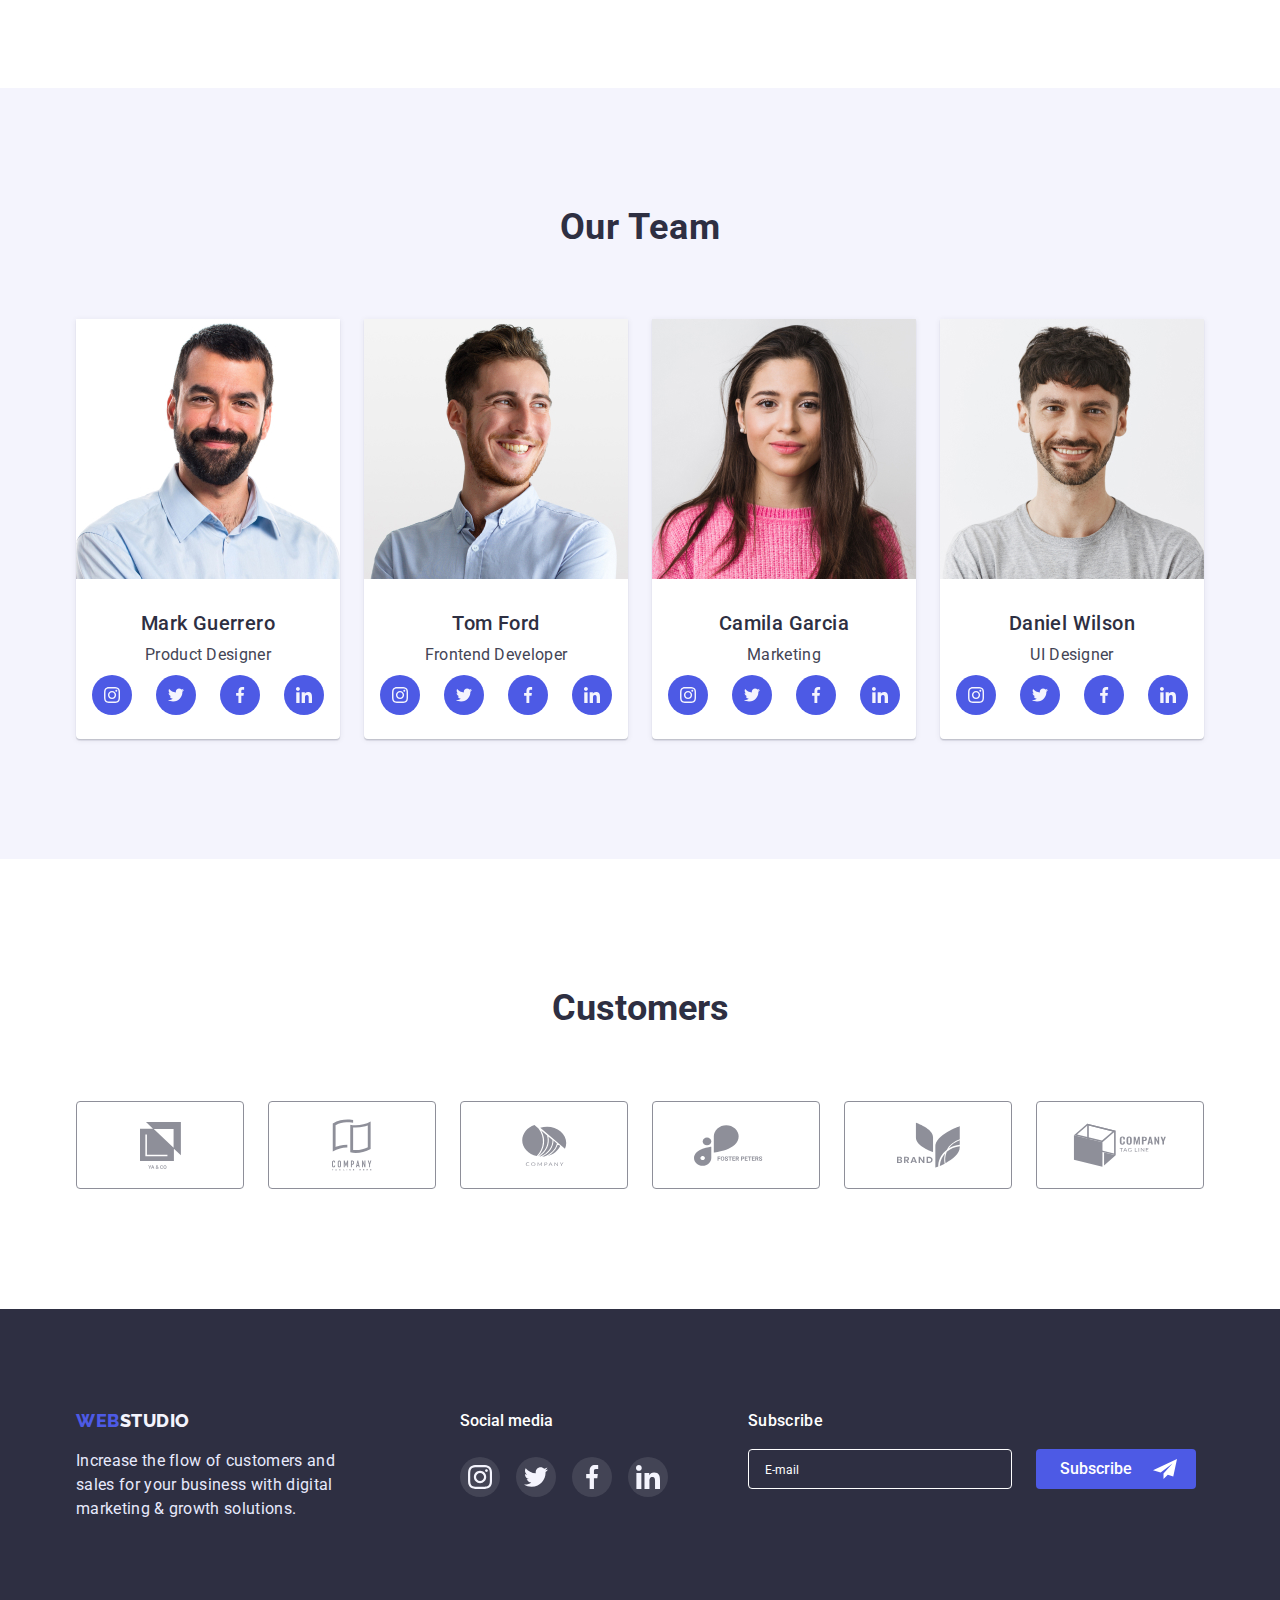
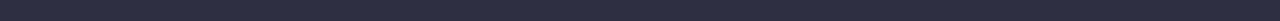
==== commit ce6f6029: "main" ====
--- a/index.html
+++ b/index.html
@@ -74,8 +74,9 @@
             <div class="form-conteiner">
                 <label class="form-label form-flex">
                     <input class="form-check  of-out" type="checkbox" name="privacy" value="privacy" />
-                    <span class="form-check-text">I accept the terms and conditions of the <span>
-                        <a class="form-check-link" href="#">Privacy Policy</a></span></span>
+                    <span class="form-check-text">I accept the terms and conditions of the
+                        <a class="form-check-link" href="#">Privacy Policy</a></span>
+                        <span class="icon"></span>
                 </label>
             </div>
             <button type="submit" class="form-btn">Send</button>
@@ -445,7 +446,7 @@
 
                 <section class="ftr-soc">
                     <h2 class="ftr-title">Social media</h2>
-                    <ul class="teamcart-svg">
+                    <ul class="ftr-svg">
 
                         <li class="ftr-svg-list">
                             <a href="" class="ftr-svg-link">
@@ -488,15 +489,15 @@
                     <form>
                         <h3 class="ftr-form-title">Subscribe</h3>
                         <div class="ftr-form-flex">
-                        <label >
-                            <input class="ftr-input of-out" type="email" name="email" placeholder="E-mail">
-                        </label>
-                        <div class="ftr-form-btn-conteiner">
-                        <button class="ftr-form-btn" type="submit">Subscribe</button>
-                        <svg class="ftr-form-svg" width="24" height="20">
-                            <use href="./images/form.svg#send"></use>
-                        </svg>
-                        </div>
+                            <label>
+                                <input class="ftr-input of-out" type="email" name="email" placeholder="E-mail">
+                            </label>
+                            <div class="ftr-form-btn-conteiner">
+                                <button class="ftr-form-btn" type="submit">Subscribe</button>
+                                <svg class="ftr-form-svg" width="24" height="20">
+                                    <use href="./images/form.svg#send"></use>
+                                </svg>
+                            </div>
                         </div>
                     </form>
                 </div>
--- a/css/style.css
+++ b/css/style.css
@@ -544,6 +544,17 @@
   background-color: var(--navi-blue);
 }
 
+.ftr-svg{
+  padding: 0;
+  padding-top: 8px;
+  margin: 0;
+  display: flex;
+  justify-content: center;
+  gap: 16px;
+  padding-bottom: 24px;
+
+}
+
 .ftr-text {
   font-size: 16px;
   line-height: 1.5;
@@ -602,7 +613,7 @@
 
 .ftr-form{
   margin-left: 80px;
-  width: 453px;
+  
 }
 
 .ftr-form-title{
@@ -615,11 +626,13 @@
 }
 
 .ftr-input{
+  display: block;
   background-color: transparent;
   border: 1px solid var(--write-title);
   border-radius: 4px;
   padding: 8px 0px 8px 16px;
-  width: 100%;
+  min-width: 264px;
+  min-height: 40px;
 }
 
 .ftr-form-svg{
@@ -838,13 +851,16 @@
   border: 1px solid #2E2F42;
   padding-left: 38px;
   transition: border-color 0.25s cubic-bezier(0.4, 0, 0.2, 1);
-}
-.form-input:is(:hover, :focus) + .form-svg{
-  fill: var(--iris);
+  padding-top: 11px;
+  padding-bottom: 11px;
 }
 
 .form-input:is(:hover, :focus){
   border-color: var(--iris);
+}
+
+.form-imput:focus+.form-svg {
+  fill: #4D5AE5;
 }
 
 .form{
@@ -854,6 +870,26 @@
 
 .form-conteiner{
   margin-bottom: 8px;
+}
+
+.form-check:checked~.icon{
+background-color: var(--ocean);
+background-image: url(../images/check.svg);
+background-origin: border-box;
+background-position: center;
+background-repeat: no-repeat;
+border: 1px solid var(--ocean)
+
+}
+
+.icon{
+display: inline-block;
+width: 16px;
+height: 16px;
+border: 1px solid var(--navi-blue);
+border-radius: 2px;
+position: absolute;
+transition: border-color 0.25s cubic-bezier(0.4, 0, 0.2, 1),background-color 0.25s cubic-bezier(0.4, 0, 0.2, 1),background-image 0.25s cubic-bezier(0.4, 0, 0.2, 1) ;
 }
 
 .form-feed{
@@ -865,14 +901,18 @@
   border-radius: 4px;
   transition: border-color 0.25s cubic-bezier(0.4, 0, 0.2, 1);
   padding: 8px 16px;
-
-}
+ 
+
+}
+
 
 .form-active{
 transition: fill 0.25s cubic-bezier(0.4, 0, 0.2, 1);
 }
 
-.form-active:is(:hover,:focus){
+
+
+.form-active:is(:hover,:focus,:active) {
   fill: var(--iris);
 }
 
@@ -902,17 +942,30 @@
 }
 
 .form-check-text{
-  margin-left: 8px;
+  margin-left: 24px;
+  
 }
 
 
 .form-check{
-  display: inline-block;
-  width: 16px;
-  height: 16px;
-  border: 1px solid var(--navi-blue);
-  border-radius: 2px;
-}
+  position: absolute;
+    top: -150%;
+    z-index: -100;
+    width: 0;
+    height: 0;
+    opacity: 0;
+    visibility: hidden;
+    user-select: none;
+    pointer-events: none;
+    cursor: none;
+    margin: 0;
+    padding: 0;
+    overflow: hidden;
+    border: none;
+    outline: none;
+    white-space: nowrap;
+}
+
 
 .of-out{
   outline: transparent;
